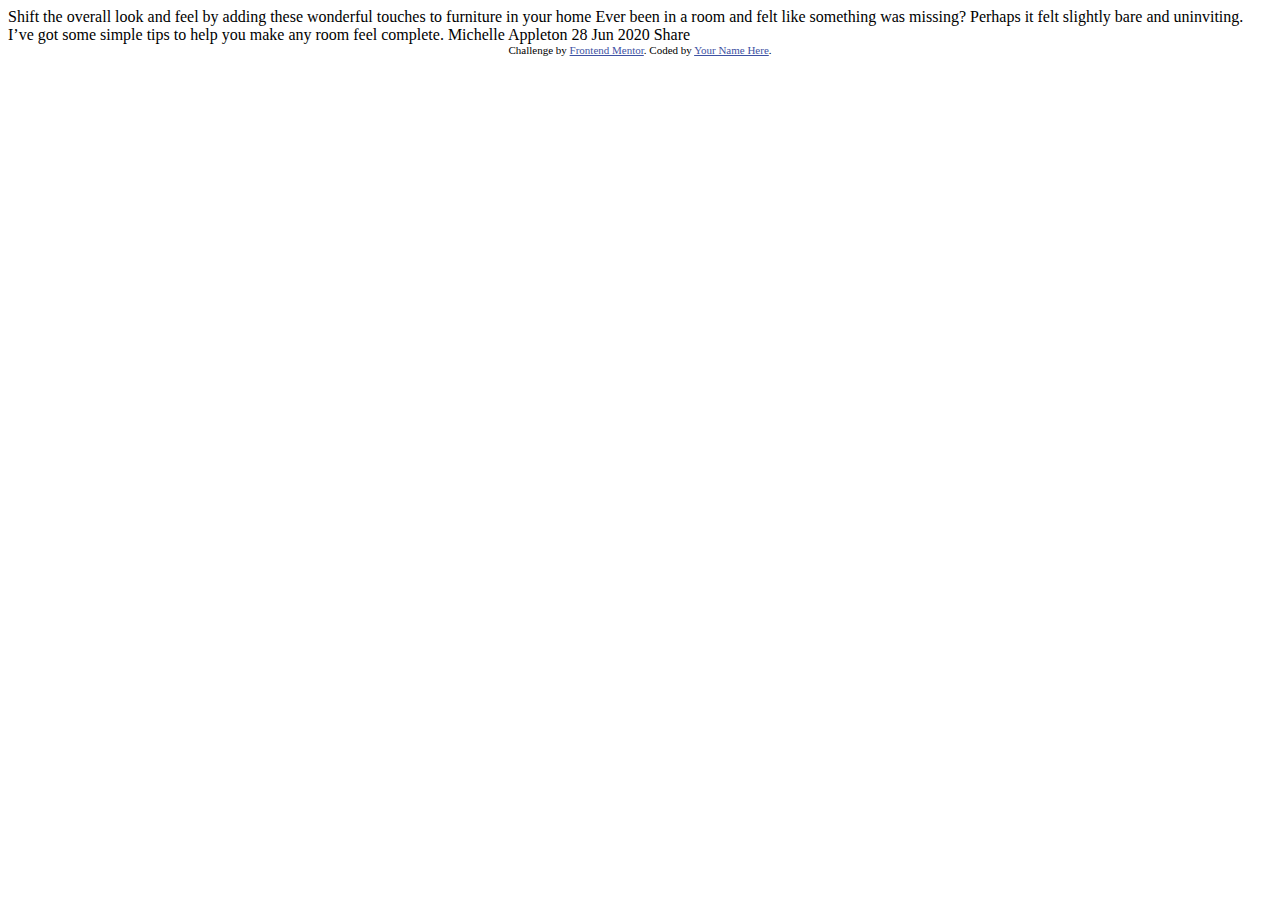
==== article-preview-component-master/article-preview-component-master/index.html @ 6cc83372 "Adding files" ====
<!DOCTYPE html>
<html lang="en">
<head>
  <meta charset="UTF-8">
  <meta name="viewport" content="width=device-width, initial-scale=1.0"> <!-- displays site properly based on user's device -->

  <link rel="icon" type="image/png" sizes="32x32" href="./images/favicon-32x32.png">
  
  <title>Frontend Mentor | Article preview component</title>

  <!-- Feel free to remove these styles or customise in your own stylesheet 👍 -->
  <style>
    .attribution { font-size: 11px; text-align: center; }
    .attribution a { color: hsl(228, 45%, 44%); }
  </style>
</head>
<body>

  Shift the overall look and feel by adding these wonderful 
  touches to furniture in your home

  Ever been in a room and felt like something was missing? Perhaps 
  it felt slightly bare and uninviting. I’ve got some simple tips 
  to help you make any room feel complete.

  Michelle Appleton
  28 Jun 2020

  Share
  
  <div class="attribution">
    Challenge by <a href="https://www.frontendmentor.io?ref=challenge" target="_blank">Frontend Mentor</a>. 
    Coded by <a href="#">Your Name Here</a>.
  </div>
</body>
</html>
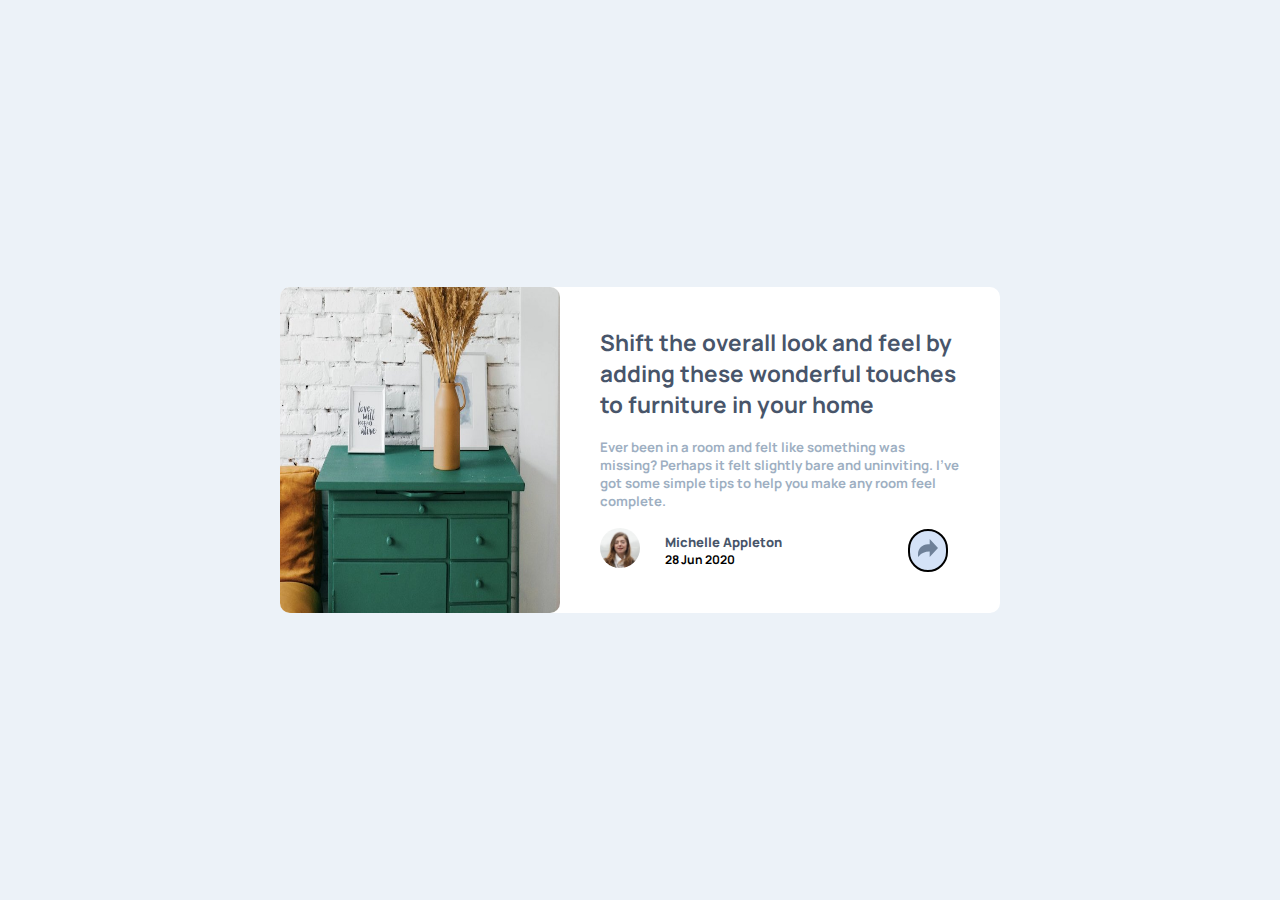
==== commit 4184ff24: "first version of project" ====
--- a/article-preview-component-master/article-preview-component-master/index.html
+++ b/article-preview-component-master/article-preview-component-master/index.html
@@ -3,34 +3,46 @@
 <head>
   <meta charset="UTF-8">
   <meta name="viewport" content="width=device-width, initial-scale=1.0"> <!-- displays site properly based on user's device -->
-
   <link rel="icon" type="image/png" sizes="32x32" href="./images/favicon-32x32.png">
-  
   <title>Frontend Mentor | Article preview component</title>
-
-  <!-- Feel free to remove these styles or customise in your own stylesheet 👍 -->
-  <style>
-    .attribution { font-size: 11px; text-align: center; }
-    .attribution a { color: hsl(228, 45%, 44%); }
-  </style>
+  <link rel="stylesheet" href="style.css">
 </head>
 <body>
+  <div class="main-container">
+    <div class="aside-content">
+      <div class="drawers-container">
+        <img src="/article-preview-component-master/article-preview-component-master/images/drawers.jpg" alt="">
+      </div>
 
-  Shift the overall look and feel by adding these wonderful 
-  touches to furniture in your home
+      <div class="main-content">
+        <div class="h2-div">
+          <h2>
+            Shift the overall look and feel by adding these wonderful 
+            touches to furniture in your home
+          </h2>
+        </div>
 
-  Ever been in a room and felt like something was missing? Perhaps 
-  it felt slightly bare and uninviting. I’ve got some simple tips 
-  to help you make any room feel complete.
+        <div class="main-text-div">
+          <h4>
+            Ever been in a room and felt like something was missing? Perhaps 
+            it felt slightly bare and uninviting. I’ve got some simple tips 
+            to help you make any room feel complete.
+          </h4>
+        </div>
 
-  Michelle Appleton
-  28 Jun 2020
-
-  Share
-  
-  <div class="attribution">
-    Challenge by <a href="https://www.frontendmentor.io?ref=challenge" target="_blank">Frontend Mentor</a>. 
-    Coded by <a href="#">Your Name Here</a>.
-  </div>
+        <div class="profile-div">
+          <div class="avatar-div">
+            <img src="/article-preview-component-master/article-preview-component-master/images/avatar-michelle.jpg" alt="" srcset="">
+          </div>
+          <div class="name-div">
+            <h4>Michelle Appleton</h4>
+            <h5>28 Jun 2020</h5>
+          </div>
+          <div class="share-div">
+            <img src="/article-preview-component-master/article-preview-component-master/images/icon-share.svg" alt="" srcset="">
+          </div>
+        </div>
+      </div>
+    </div>
 </body>
 </html>--- a/article-preview-component-master/article-preview-component-master/style.css
+++ b/article-preview-component-master/article-preview-component-master/style.css
@@ -0,0 +1,96 @@
+@import url("https://fonts.googleapis.com/css2?family=Manrope:wght@200..800&display=swap");
+
+* {
+  margin: 0;
+  padding: 0;
+  box-sizing: border-box;
+  font-family: "Manrope", sans-serif;
+}
+
+body {
+  display: flex;
+  align-items: center;
+  justify-content: center;
+  min-height: 100vh;
+  background-color: hsl(210, 46%, 95%);
+}
+
+.main-container {
+  width: 720px;
+  background-color: white;
+  border-radius: 10px;
+}
+
+.aside-content {
+  display: flex;
+}
+.drawers-container img {
+  width: 280px;
+  border-radius: 10px;
+  height: 100%;
+}
+
+.main-content {
+  padding: 40px;
+}
+
+.main-content .h2-div {
+  font-size: 15px;
+  margin-bottom: 18px;
+  color: hsl(217, 19%, 35%);
+}
+
+.main-content .main-text-div {
+  font-size: 12px;
+  margin-bottom: 18px;
+}
+
+.main-content .main-text-div h4 {
+  color: hsl(212, 23%, 69%);
+  font-size: 13.2px;
+}
+
+.profile-div {
+  display: flex;
+  align-items: center;
+}
+
+.profile-div .avatar-div img {
+  width: 40px;
+  border-radius: 50px;
+}
+
+.profile-div .name-div h4 {
+  font-size: 13px;
+}
+
+.profile-div .name-div {
+  margin-left: 25px;
+}
+
+.profile-div .name-div h4 {
+  color: hsl(217, 19%, 35%);
+  font-weight: 800;
+}
+
+.profile-div .name-div h5 {
+  font-size: 12px;
+}
+
+.profile-div .share-div {
+  margin-left: 35%;
+  background-color: hsl(216, 67%, 90%);
+  padding: 8px;
+  border-radius: 50px;
+  border: 2.5px solid black;
+}
+
+.profile-div .share-div img {
+  width: 20px;
+}
+
+.profile-div .share-div:hover {
+  cursor: pointer;
+  background-color: aliceblue;
+}
+
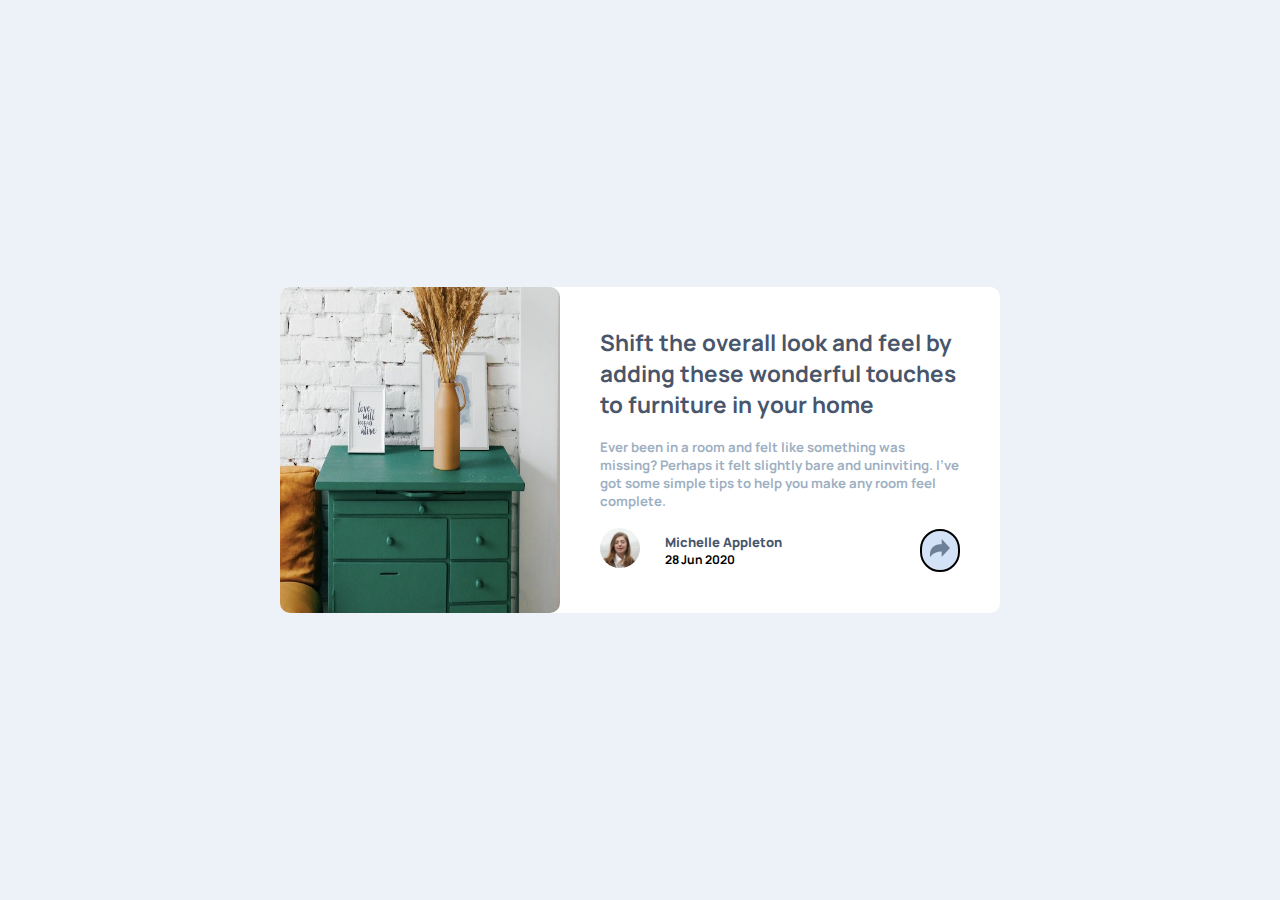
==== commit 43f305f4: "Corrigi o css position do modal share" ====
--- a/article-preview-component-master/article-preview-component-master/index.html
+++ b/article-preview-component-master/article-preview-component-master/index.html
@@ -10,6 +10,7 @@
 <body>
   <div class="main-container">
     <div class="aside-content">
+
       <div class="drawers-container">
         <img src="/article-preview-component-master/article-preview-component-master/images/drawers.jpg" alt="">
       </div>
@@ -31,18 +32,38 @@
         </div>
 
         <div class="profile-div">
-          <div class="avatar-div">
-            <img src="/article-preview-component-master/article-preview-component-master/images/avatar-michelle.jpg" alt="" srcset="">
+
+          <div class="profile">
+            <div class="avatar-div">
+              <img src="/article-preview-component-master/article-preview-component-master/images/avatar-michelle.jpg" alt="" srcset="">
+            </div>
+            
+            <div class="name-div">
+              <h4>Michelle Appleton</h4>
+              <h5>28 Jun 2020</h5>
+            </div>
           </div>
-          <div class="name-div">
-            <h4>Michelle Appleton</h4>
-            <h5>28 Jun 2020</h5>
-          </div>
+
           <div class="share-div">
-            <img src="/article-preview-component-master/article-preview-component-master/images/icon-share.svg" alt="" srcset="">
+            <img class="shareIcon" src="/article-preview-component-master/article-preview-component-master/images/icon-share.svg" alt="" srcset="">
+          
+            <div class="modal">
+
+              <h3>Share</h3>
+        
+              <div class="social-medias">
+                <img src="/article-preview-component-master/article-preview-component-master/images/icon-facebook.svg" alt="" srcset="">
+                <img src="/article-preview-component-master/article-preview-component-master/images/icon-twitter.svg" alt="" srcset="">
+                <img src="/article-preview-component-master/article-preview-component-master/images/icon-pinterest.svg" alt="" srcset="">
+              </div>
+        
+              <div class="modal-triangle"></div>
+            </div>
           </div>
         </div>
       </div>
     </div>
+
+    <script src="/article-preview-component-master/script.js"></script>
 </body>
 </html>--- a/article-preview-component-master/article-preview-component-master/style.css
+++ b/article-preview-component-master/article-preview-component-master/style.css
@@ -50,9 +50,13 @@
   font-size: 13.2px;
 }
 
-.profile-div {
+.profile-div, .profile {
   display: flex;
   align-items: center;
+}
+
+.profile-div {
+  justify-content: space-between;
 }
 
 .profile-div .avatar-div img {
@@ -78,8 +82,8 @@
 }
 
 .profile-div .share-div {
-  margin-left: 35%;
   background-color: hsl(216, 67%, 90%);
+  position: relative;
   padding: 8px;
   border-radius: 50px;
   border: 2.5px solid black;
@@ -94,3 +98,69 @@
   background-color: aliceblue;
 }
 
+.modal {
+  position: absolute;
+  top: -200%;
+  left: 50%;
+  transform: translateX(-50%);
+  background-color: hsl(217, 19%, 35%);
+  color: white;
+  padding: 20px;
+  display: flex;
+  width: 250px;
+  border-radius: 10px;
+  display: none;
+}
+
+.modal-triangle {
+  position: absolute;
+  left: 50%;
+  top: 85%;
+  transform: translateX(-50%) rotateY(0deg) rotate(45deg);
+  width: 15px;
+  height: 15px;
+  background-color: hsl(217, 19%, 35%);
+  display: none;
+}
+
+.active{
+  display: inline-flex;
+}
+
+.modal .social-medias {
+  display: flex;
+  align-items: center;
+  justify-content: space-around;
+  width: 100%;
+  transition: width 0.5s ease-in-out;
+}
+
+.social-medias img:hover {
+  cursor: pointer;
+  width: 22px;
+}
+
+.modal h3 {
+  text-transform: uppercase;
+  letter-spacing: 5px;
+  font-size: 12px;
+  color: hsl(212, 23%, 69%);
+}
+
+
+@media(max-width:770px) {
+  body{
+    background-color: red;
+  }
+
+  .modal{
+    left: 71.5%;
+    width: 220px;
+  }
+
+  .modal-triangle{
+    top: 58%;
+    left: 86.3%;
+  }
+  
+}